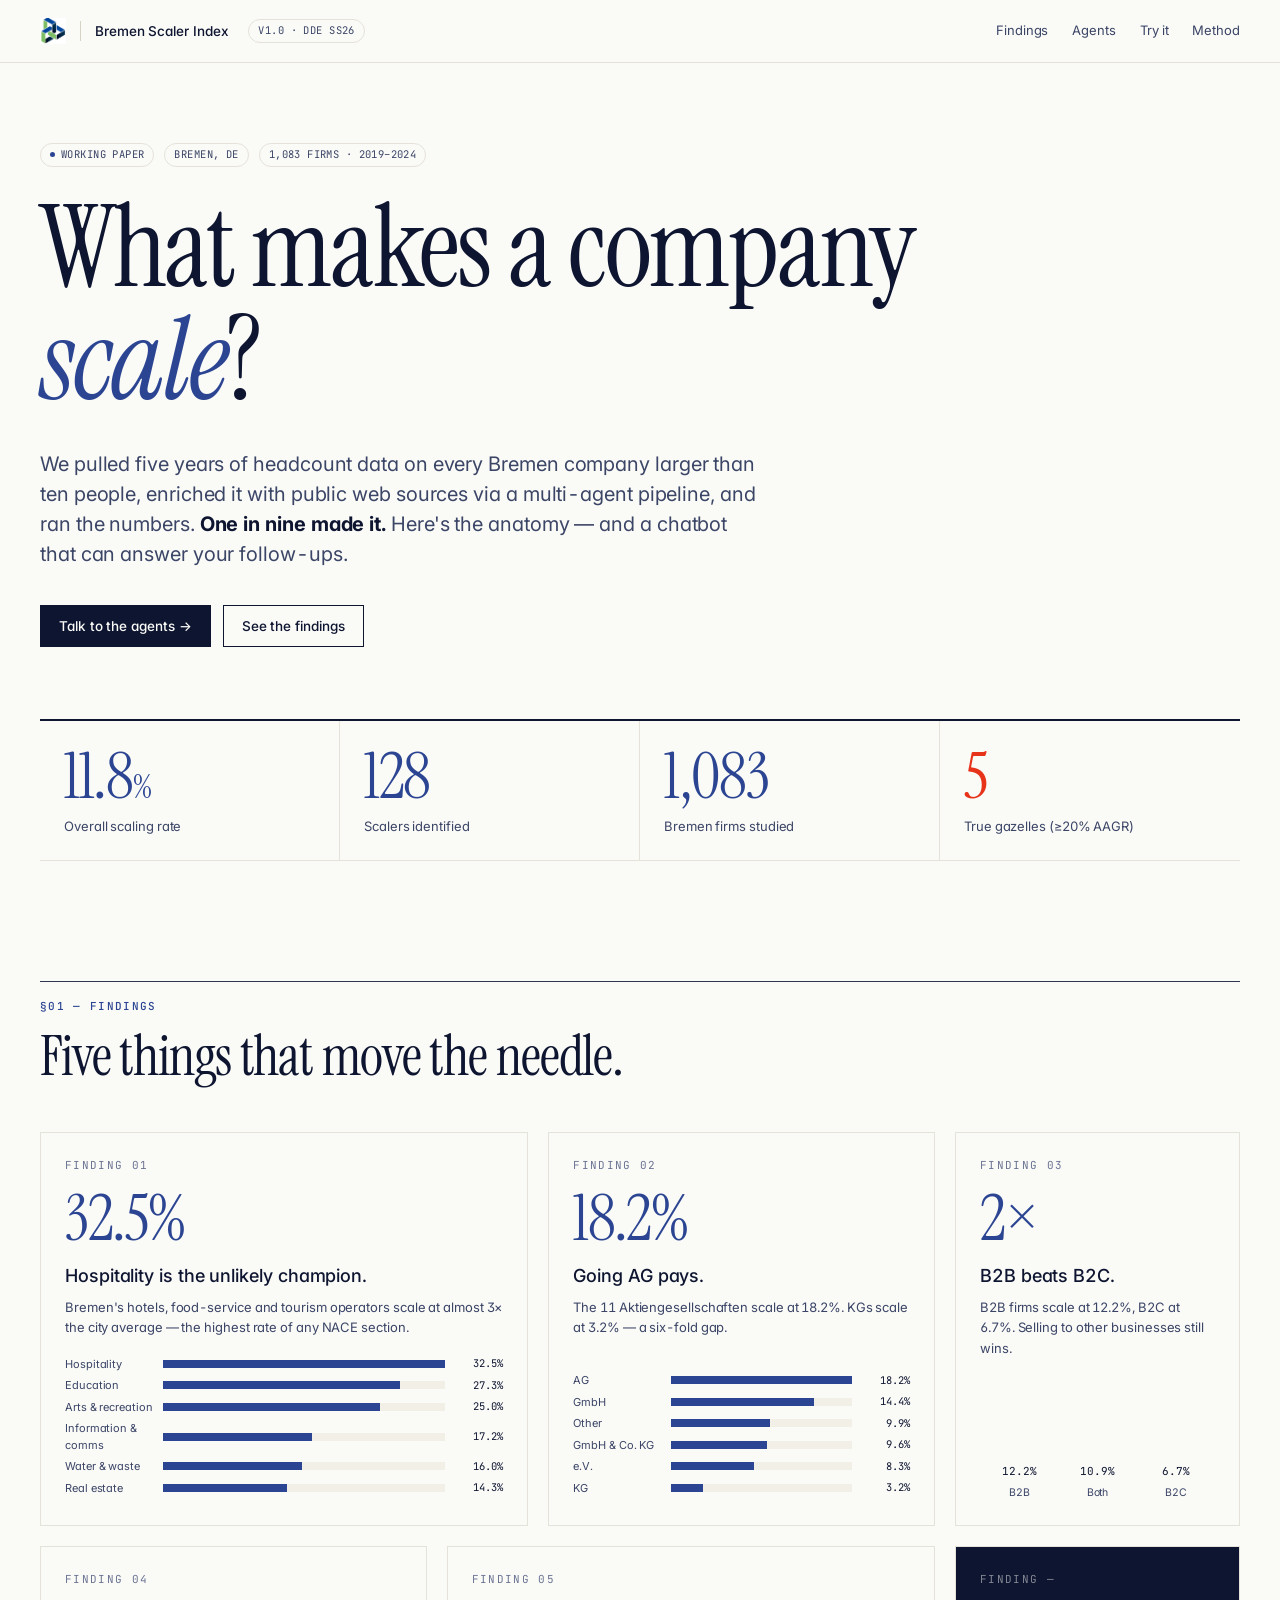
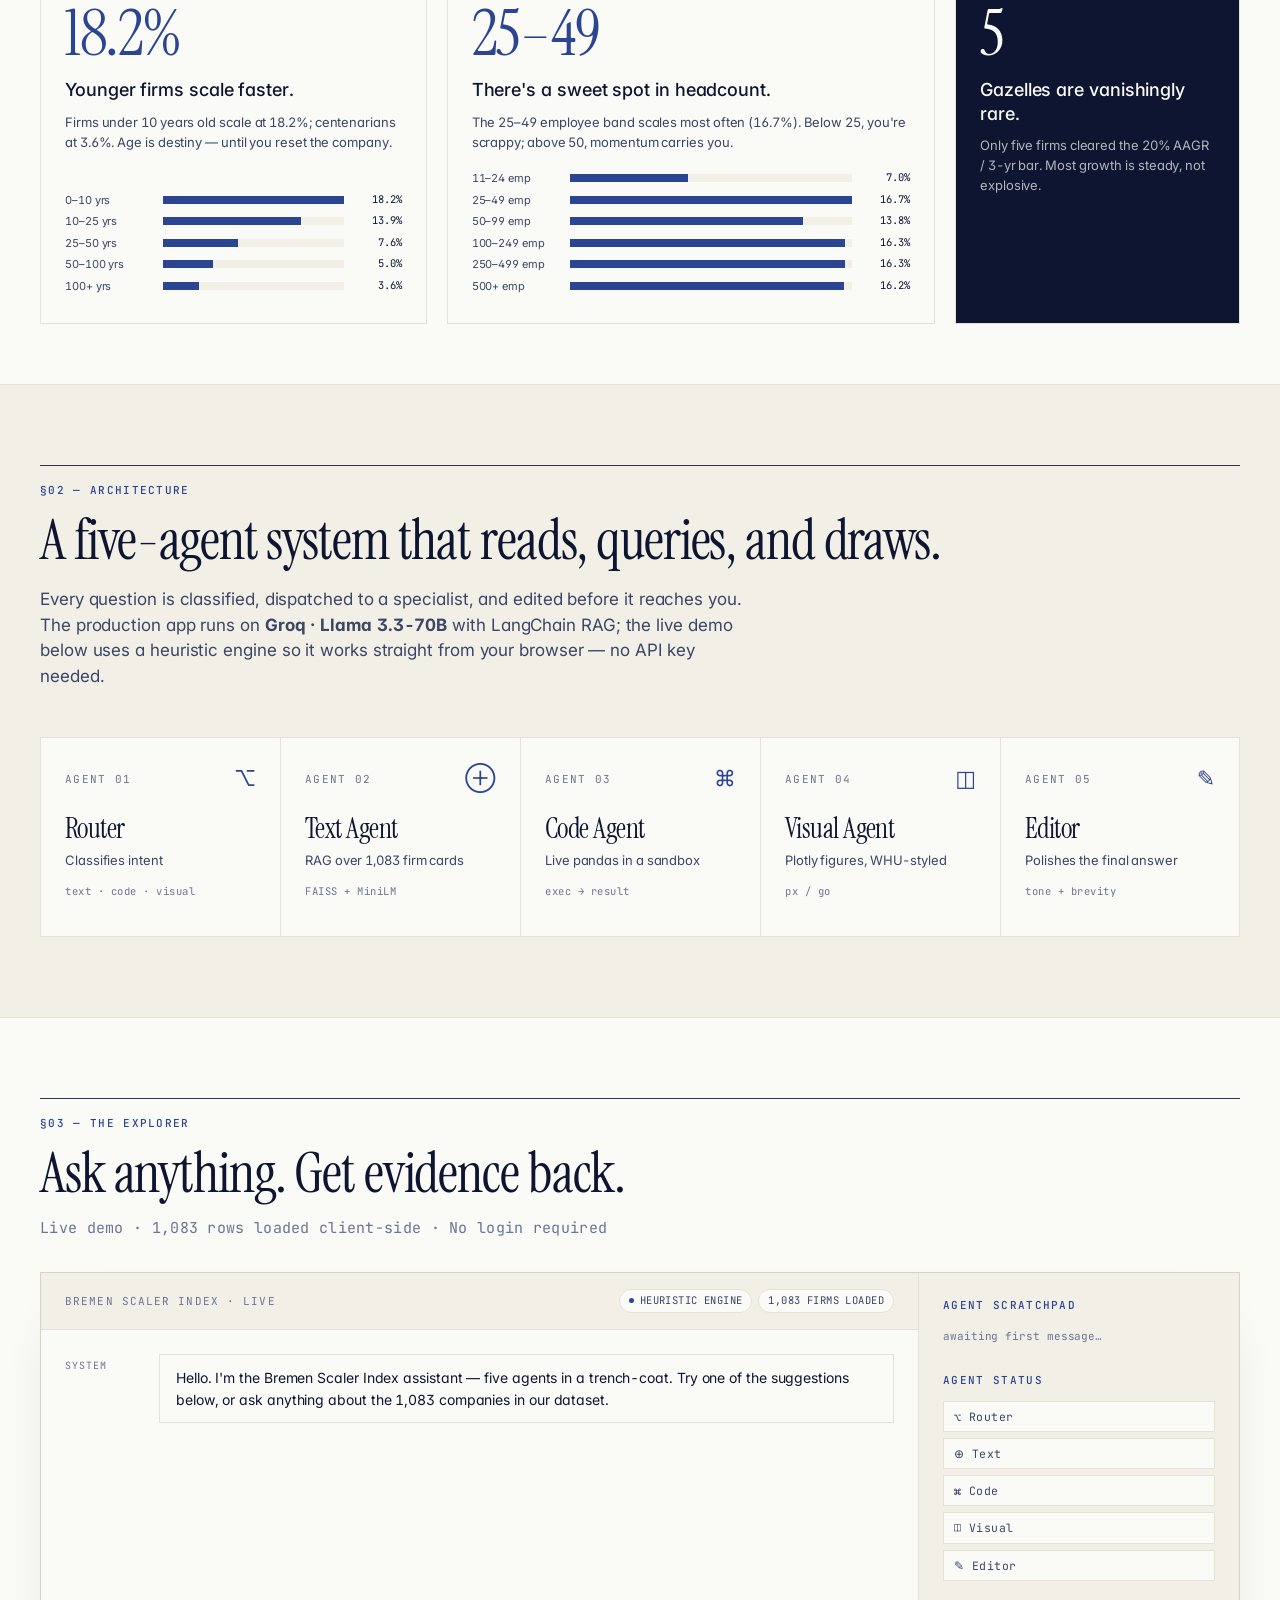
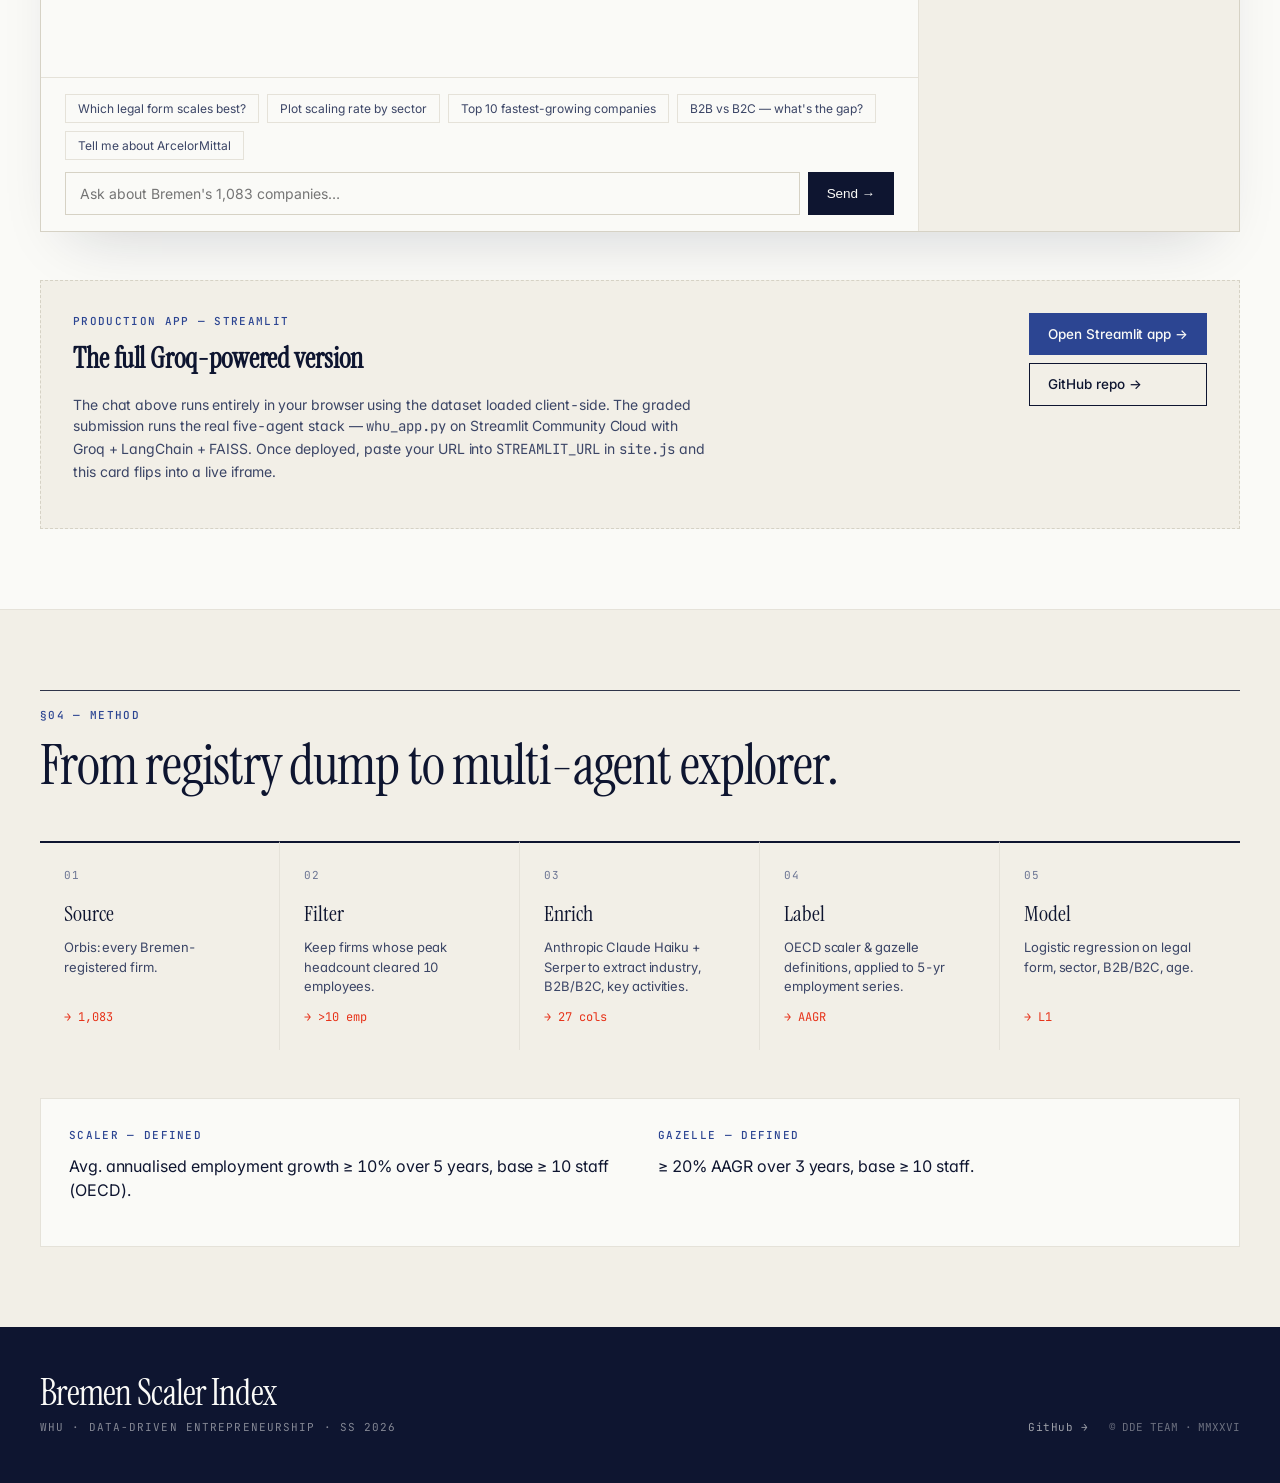
==== index.html @ e3a58505 "Add index.html for GitHub Pages root Co-Authored-By: Claude Sonnet 4.6 <noreply@anthropic.com>" ====
<!DOCTYPE html>
<html lang="en">
<head>
<meta charset="utf-8" />
<title>Bremen Scaler Index — WHU DDE</title>
<meta name="viewport" content="width=device-width,initial-scale=1" />
<link rel="icon" href="assets/whu-logo-icon.png" />
<link href="https://fonts.googleapis.com/css2?family=Inter:wght@300;400;500;600;700&family=Instrument+Serif:ital@0;1&family=JetBrains+Mono:wght@400;500&display=swap" rel="stylesheet" />
<link rel="stylesheet" href="styles.css" />
<style>
  html, body { margin: 0; padding: 0; background: var(--paper); }
  body.ed { min-height: 100vh; }
  .wrap { max-width: 1280px; margin: 0 auto; padding: 0 40px; }
  @media (max-width: 720px) { .wrap { padding: 0 20px; } }

  /* ── chat ── */
  .msg { display: grid; grid-template-columns: 80px 1fr; gap: 14px; }
  .msg-tag { font-family: 'JetBrains Mono', monospace; font-size: 10px; letter-spacing: 0.1em; color: var(--ink-3); padding-top: 4px; }
  .msg-body { padding: 12px 16px; font-size: 14px; line-height: 1.55; }
  .msg.agent .msg-body { background: var(--paper); border: 1px solid var(--line); }
  .msg.user  .msg-body { background: var(--ink); color: var(--paper); }
  .msg.user  .msg-tag  { color: var(--whu-red); }

  .suggest {
    padding: 6px 12px; border: 1px solid var(--line); background: var(--paper);
    font-size: 12px; color: var(--ink-2); cursor: pointer; font-family: inherit;
    transition: all 0.12s ease;
  }
  .suggest:hover { background: var(--ink); color: var(--paper); border-color: var(--ink); }

  .agent-pip {
    padding: 6px 10px; font-size: 11.5px; border: 1px solid var(--line);
    background: var(--paper); margin-bottom: 6px; transition: all 0.2s;
    font-family: 'JetBrains Mono', monospace; letter-spacing: 0.04em; color: var(--ink-2);
  }
  .agent-pip.active { background: var(--whu-red);  color: var(--paper); border-color: var(--whu-red); }
  .agent-pip.done   { background: var(--whu-blue); color: var(--paper); border-color: var(--whu-blue); opacity: 0.85; }

  .scratch-line { padding: 5px 0; border-top: 1px dashed var(--line-2); }
  .scratch-line:first-child { border-top: none; }

  /* ── nav sticky ── */
  nav { position: sticky; top: 0; z-index: 100; }

  /* ── metric strip responsive ── */
  .metric-strip { display: grid; grid-template-columns: repeat(4, 1fr); border-top: 2px solid var(--ink); border-bottom: 1px solid var(--line); }
  .metric-cell  { padding: 24px; border-right: 1px solid var(--line); }
  .metric-cell:last-child { border-right: none; }

  /* ── responsive ── */
  @media (max-width: 900px) {
    #liveChat { grid-template-columns: 1fr !important; }
    #liveChat aside { border-left: none !important; border-top: 1px solid var(--line); max-height: 320px; }
    #findingsGrid > div { grid-column: span 12 !important; }
    #agentRow   { grid-template-columns: 1fr 1fr !important; }
    #methodSteps { grid-template-columns: 1fr 1fr !important; }
    .metric-strip { grid-template-columns: repeat(2, 1fr); }
    .metric-cell { border-right: 1px solid var(--line); }
    .metric-cell:nth-child(2n) { border-right: none; }
    .metric-cell:nth-child(n+3) { border-top: 1px solid var(--line); }
  }
  @media (max-width: 560px) {
    .metric-strip { grid-template-columns: 1fr; }
    .metric-cell  { border-right: none !important; border-top: 1px solid var(--line); }
    .metric-cell:first-child { border-top: none; }
  }
</style>
</head>
<body class="ed">

<!-- ── NAV ─────────────────────────────────────────────────────── -->
<nav style="border-bottom: 1px solid var(--line); background: var(--paper);">
  <div class="wrap" style="display: flex; align-items: center; justify-content: space-between; padding: 18px 40px;">
    <div style="display: flex; align-items: center; gap: 14px;">
      <img src="assets/whu-logo-icon.png" style="height: 26px;" alt="WHU" />
      <div style="width: 1px; height: 20px; background: var(--line-2);"></div>
      <div style="font-size: 13.5px; font-weight: 500;">Bremen Scaler Index</div>
      <span class="ed-chip" style="margin-left: 6px;">v1.0 · DDE SS26</span>
    </div>
    <div style="display: flex; gap: 24px; font-size: 13px;" id="navLinks">
      <a href="#findings" style="color: var(--ink-2); text-decoration: none;">Findings</a>
      <a href="#agents"   style="color: var(--ink-2); text-decoration: none;">Agents</a>
      <a href="#chat"     style="color: var(--ink-2); text-decoration: none;">Try it</a>
      <a href="#method"   style="color: var(--ink-2); text-decoration: none;">Method</a>
    </div>
  </div>
</nav>

<!-- ── HERO ─────────────────────────────────────────────────────── -->
<section class="wrap" style="padding: 80px 40px 60px;">
  <div style="display: flex; gap: 10px; margin-bottom: 24px; flex-wrap: wrap;">
    <span class="ed-chip dot">Working paper</span>
    <span class="ed-chip">Bremen, DE</span>
    <span class="ed-chip">1,083 firms · 2019–2024</span>
  </div>

  <h1 class="ed-display" style="font-size: clamp(56px, 9vw, 120px); margin: 0; line-height: 0.98;">
    What makes a company<br/>
    <em style="color: var(--whu-blue); font-style: italic;">scale</em>?
  </h1>

  <p style="font-size: 20px; line-height: 1.5; color: var(--ink-2); max-width: 720px; margin-top: 32px;">
    We pulled five years of headcount data on every Bremen company larger than ten people,
    enriched it with public web sources via a multi-agent pipeline, and ran the numbers.
    <strong style="color: var(--ink);">One in nine made it.</strong>
    Here's the anatomy — and a chatbot that can answer your follow-ups.
  </p>

  <div style="display: flex; gap: 12px; margin-top: 36px; flex-wrap: wrap;">
    <a href="#chat"     class="ed-btn"       style="text-decoration: none;">Talk to the agents →</a>
    <a href="#findings" class="ed-btn ghost" style="text-decoration: none;">See the findings</a>
  </div>

  <!-- big metric strip -->
  <div style="margin-top: 72px;" class="metric-strip">
    <div class="metric-cell">
      <div class="ed-display" style="font-size: 64px; color: var(--whu-blue); line-height: 1;">
        11.8<span style="font-size: 32px;">%</span>
      </div>
      <div style="font-size: 13px; color: var(--ink-2); margin-top: 8px;">Overall scaling rate</div>
    </div>
    <div class="metric-cell">
      <div class="ed-display" style="font-size: 64px; color: var(--whu-blue); line-height: 1;">128</div>
      <div style="font-size: 13px; color: var(--ink-2); margin-top: 8px;">Scalers identified</div>
    </div>
    <div class="metric-cell">
      <div class="ed-display" style="font-size: 64px; color: var(--whu-blue); line-height: 1;">1,083</div>
      <div style="font-size: 13px; color: var(--ink-2); margin-top: 8px;">Bremen firms studied</div>
    </div>
    <div class="metric-cell">
      <div class="ed-display" style="font-size: 64px; color: var(--whu-red); line-height: 1;">5</div>
      <div style="font-size: 13px; color: var(--ink-2); margin-top: 8px;">True gazelles (≥20% AAGR)</div>
    </div>
  </div>
</section>

<!-- ── FINDINGS ──────────────────────────────────────────────────── -->
<section id="findings" class="wrap" style="padding: 60px 40px;">
  <div class="ed-rule-strong" style="margin-bottom: 16px;"></div>
  <div class="ed-eyebrow">§01 — Findings</div>
  <h2 class="ed-display" style="font-size: 56px; margin: 14px 0 0;">Five things that move the needle.</h2>

  <div style="display: grid; grid-template-columns: repeat(12, 1fr); gap: 20px; margin-top: 48px;" id="findingsGrid">
    <!-- injected by site.js -->
  </div>
</section>

<!-- ── AGENTS ───────────────────────────────────────────────────── -->
<section id="agents" style="background: var(--paper-2); border-top: 1px solid var(--line); border-bottom: 1px solid var(--line); padding: 80px 0;">
  <div class="wrap" style="padding: 0 40px;">
    <div class="ed-rule-strong" style="margin-bottom: 16px;"></div>
    <div class="ed-eyebrow">§02 — Architecture</div>
    <h2 class="ed-display" style="font-size: 56px; margin: 14px 0 0;">A five-agent system that reads, queries, and draws.</h2>
    <p style="font-size: 17px; color: var(--ink-2); max-width: 720px; margin-top: 20px; line-height: 1.5;">
      Every question is classified, dispatched to a specialist, and edited before it reaches you.
      The production app runs on <strong>Groq · Llama 3.3-70B</strong> with LangChain RAG;
      the live demo below uses a heuristic engine so it works straight from your browser — no API key needed.
    </p>
    <div style="display: grid; grid-template-columns: repeat(5, 1fr); margin-top: 48px;" id="agentRow"></div>
  </div>
</section>

<!-- ── CHAT ─────────────────────────────────────────────────────── -->
<section id="chat" style="padding: 80px 0;">
  <div class="wrap" style="padding: 0 40px;">
    <div class="ed-rule-strong" style="margin-bottom: 16px;"></div>
    <div class="ed-eyebrow">§03 — The explorer</div>
    <h2 class="ed-display" style="font-size: 56px; margin: 14px 0 0;">Ask anything. Get evidence back.</h2>
    <p style="font-size: 15px; color: var(--ink-3); max-width: 720px; margin-top: 16px; line-height: 1.55;
              font-family: 'JetBrains Mono', monospace; letter-spacing: 0.02em;">
      Live demo · 1,083 rows loaded client-side · No login required
    </p>

    <!-- chat widget -->
    <div id="liveChat" style="margin-top: 32px; border: 1px solid var(--line-2); background: var(--paper);
                               display: grid; grid-template-columns: 1fr 320px; min-height: 560px;
                               box-shadow: 0 30px 60px -30px rgba(14,21,48,0.18);">

      <!-- chat column -->
      <div style="display: flex; flex-direction: column; border-right: 1px solid var(--line);">
        <div style="padding: 16px 24px; border-bottom: 1px solid var(--line);
                    display: flex; justify-content: space-between; align-items: center;
                    background: var(--paper-2);">
          <div style="font-family: 'JetBrains Mono', monospace; font-size: 11px;
                      letter-spacing: 0.1em; color: var(--ink-3);">
            BREMEN SCALER INDEX · LIVE
          </div>
          <div style="display: flex; gap: 6px;">
            <span class="ed-chip dot">heuristic engine</span>
            <span class="ed-chip" id="datasetChip">loading…</span>
          </div>
        </div>

        <div id="chatLog" style="flex: 1; padding: 24px; overflow-y: auto; max-height: 520px;
                                  display: flex; flex-direction: column; gap: 14px;">
          <div class="msg agent">
            <div class="msg-tag">SYSTEM</div>
            <div class="msg-body">
              Hello. I'm the Bremen Scaler Index assistant — five agents in a trench-coat.
              Try one of the suggestions below, or ask anything about the 1,083 companies in our dataset.
            </div>
          </div>
        </div>

        <div style="padding: 16px 24px; border-top: 1px solid var(--line);">
          <div style="display: flex; gap: 8px; margin-bottom: 12px; flex-wrap: wrap;" id="suggestions">
            <button class="suggest">Which legal form scales best?</button>
            <button class="suggest">Plot scaling rate by sector</button>
            <button class="suggest">Top 10 fastest-growing companies</button>
            <button class="suggest">B2B vs B2C — what's the gap?</button>
            <button class="suggest">Tell me about ArcelorMittal</button>
          </div>
          <form id="chatForm" style="display: flex; gap: 8px;">
            <input id="chatInput" type="text" autocomplete="off"
                   placeholder="Ask about Bremen's 1,083 companies…"
                   style="flex: 1; padding: 12px 14px; border: 1px solid var(--line-2);
                          background: var(--paper); font-size: 14px; font-family: inherit;
                          color: var(--ink); outline: none;" />
            <button type="submit" class="ed-btn">Send →</button>
          </form>
        </div>
      </div>

      <!-- scratchpad sidebar -->
      <aside style="background: var(--paper-2); padding: 24px; overflow-y: auto; max-height: 560px;">
        <div class="ed-eyebrow">Agent scratchpad</div>
        <div id="scratchpad" style="margin-top: 14px; font-family: 'JetBrains Mono', monospace;
                                    font-size: 11px; color: var(--ink-2);">
          <div style="color: var(--ink-3);">awaiting first message…</div>
        </div>
        <div class="ed-eyebrow" style="margin-top: 28px;">Agent status</div>
        <div id="agentStatus" style="margin-top: 12px;">
          <div class="agent-pip" data-a="router">⌥ Router</div>
          <div class="agent-pip" data-a="text">⊕ Text</div>
          <div class="agent-pip" data-a="code">⌘ Code</div>
          <div class="agent-pip" data-a="visual">◫ Visual</div>
          <div class="agent-pip" data-a="editor">✎ Editor</div>
        </div>
      </aside>
    </div>

    <!-- Streamlit slot -->
    <div style="margin-top: 48px; padding: 32px; background: var(--paper-2); border: 1px dashed var(--line-2);">
      <div style="display: flex; justify-content: space-between; align-items: flex-start; flex-wrap: wrap; gap: 20px;">
        <div style="max-width: 640px;">
          <div class="ed-eyebrow">Production app — Streamlit</div>
          <h3 style="font-family: 'Instrument Serif', serif; font-size: 28px; margin: 8px 0 12px;">
            The full Groq-powered version
          </h3>
          <p style="font-size: 14px; color: var(--ink-2); line-height: 1.55;">
            The chat above runs entirely in your browser using the dataset loaded client-side.
            The graded submission runs the real five-agent stack —
            <span class="ed-mono">whu_app.py</span> on Streamlit Community Cloud with Groq + LangChain + FAISS.
            Once deployed, paste your URL into <span class="ed-mono">STREAMLIT_URL</span> in
            <span class="ed-mono">site.js</span> and this card flips into a live iframe.
          </p>
        </div>
        <div style="display: flex; flex-direction: column; gap: 8px;">
          <a id="stOpen" href="#" target="_blank" rel="noopener"
             class="ed-btn blue" style="text-decoration: none;">Open Streamlit app →</a>
          <a href="https://github.com/zubairs30102003-alt/DDE-Assigment" target="_blank"
             class="ed-btn ghost" style="text-decoration: none;">GitHub repo →</a>
        </div>
      </div>
      <div id="streamlitFrameWrap" style="display: none; margin-top: 24px; border: 1px solid var(--line); height: 720px;">
        <iframe id="streamlitFrame" style="width: 100%; height: 100%; border: none;"></iframe>
      </div>
    </div>
  </div>
</section>

<!-- ── METHOD ───────────────────────────────────────────────────── -->
<section id="method" style="background: var(--paper-2); border-top: 1px solid var(--line); padding: 80px 0;">
  <div class="wrap" style="padding: 0 40px;">
    <div class="ed-rule-strong" style="margin-bottom: 16px;"></div>
    <div class="ed-eyebrow">§04 — Method</div>
    <h2 class="ed-display" style="font-size: 56px; margin: 14px 0 0;">From registry dump to multi-agent explorer.</h2>

    <div style="display: grid; grid-template-columns: repeat(5, 1fr); margin-top: 48px;" id="methodSteps"></div>

    <div style="margin-top: 48px; padding: 28px; background: var(--paper); border: 1px solid var(--line);
                display: grid; grid-template-columns: 1fr 1fr; gap: 36px;">
      <div>
        <div class="ed-eyebrow">Scaler — defined</div>
        <p style="font-size: 16px; line-height: 1.5; margin-top: 10px;">
          Avg. annualised employment growth ≥ 10% over 5 years, base ≥ 10 staff (OECD).
        </p>
      </div>
      <div>
        <div class="ed-eyebrow">Gazelle — defined</div>
        <p style="font-size: 16px; line-height: 1.5; margin-top: 10px;">
          ≥ 20% AAGR over 3 years, base ≥ 10 staff.
        </p>
      </div>
    </div>
  </div>
</section>

<!-- ── FOOTER ───────────────────────────────────────────────────── -->
<footer style="background: var(--ink); color: var(--paper); padding: 48px 0;">
  <div class="wrap" style="padding: 0 40px;">
    <div style="display: flex; justify-content: space-between; align-items: flex-end; gap: 24px; flex-wrap: wrap;">
      <div>
        <div class="ed-display" style="font-size: 36px; line-height: 1;">Bremen Scaler Index</div>
        <div style="font-family: 'JetBrains Mono', monospace; font-size: 11px; letter-spacing: 0.1em;
                    color: rgba(250,250,247,0.5); margin-top: 8px;">
          WHU · DATA-DRIVEN ENTREPRENEURSHIP · SS 2026
        </div>
      </div>
      <div style="display: flex; gap: 20px; align-items: center; flex-wrap: wrap;">
        <a href="https://github.com/zubairs30102003-alt/DDE-Assigment" target="_blank"
           style="font-family: 'JetBrains Mono', monospace; font-size: 11px;
                  color: rgba(250,250,247,0.6); text-decoration: none; letter-spacing: 0.05em;">
          GitHub →
        </a>
        <div style="font-family: 'JetBrains Mono', monospace; font-size: 11px;
                    color: rgba(250,250,247,0.4);">
          © DDE TEAM · MMXXVI
        </div>
      </div>
    </div>
  </div>
</footer>

<!-- ── SCRIPTS ──────────────────────────────────────────────────── -->
<script src="data.js"></script>
<script src="companies-data.js"></script>
<script src="agents.js"></script>
<script src="site.js"></script>
</body>
</html>
---- styles.css ----
/* ── DDE / WHU Editorial Design System ──────────────────────────────── */
:root {
  --whu-blue: #2C4592;
  --whu-blue-deep: #1A2D6B;
  --whu-blue-soft: #EEF1FA;
  --whu-red: #E7331A;
  --ink: #0E1530;
  --ink-2: #3B4566;
  --ink-3: #6B7493;
  --paper: #FAFAF7;
  --paper-2: #F2EFE7;
  --line: #E5E2D9;
  --line-2: #D6D2C5;
  --pos: oklch(64% 0.13 165);
  --neg: #E7331A;
}

/* Fonts loaded inline at the page level */

/* shared editorial primitives (scoped to .editorial root or board) */
.ed {
  font-family: "Inter", system-ui, -apple-system, sans-serif;
  color: var(--ink);
  font-feature-settings: "ss01", "cv11", "tnum";
  letter-spacing: -0.005em;
  line-height: 1.5;
  background: var(--paper);
}
.ed * { box-sizing: border-box; }

.ed-display {
  font-family: "Instrument Serif", "Times New Roman", serif;
  font-weight: 400;
  letter-spacing: -0.02em;
  line-height: 0.98;
}
.ed-mono {
  font-family: "JetBrains Mono", ui-monospace, "SFMono-Regular", monospace;
  font-feature-settings: "tnum";
  letter-spacing: 0;
}

.ed-eyebrow {
  font-family: "JetBrains Mono", ui-monospace, monospace;
  font-size: 11px;
  font-weight: 500;
  letter-spacing: 0.12em;
  text-transform: uppercase;
  color: var(--whu-blue);
}

.ed-rule { height: 1px; background: var(--line); }
.ed-rule-strong { height: 1px; background: var(--ink); opacity: 0.85; }

.ed-num { font-variant-numeric: tabular-nums; }

.ed-chip {
  display: inline-flex; align-items: center; gap: 6px;
  padding: 3px 9px;
  border: 1px solid var(--line);
  border-radius: 999px;
  font-family: "JetBrains Mono", monospace;
  font-size: 10.5px;
  letter-spacing: 0.04em;
  text-transform: uppercase;
  color: var(--ink-2);
  background: var(--paper);
}
.ed-chip.dot::before {
  content: ""; width: 5px; height: 5px; border-radius: 50%;
  background: var(--whu-blue);
}
.ed-chip.red.dot::before { background: var(--whu-red); }
.ed-chip.solid {
  background: var(--ink); color: var(--paper); border-color: var(--ink);
}

/* placeholder image (subtly striped) */
.ed-ph {
  background-image: repeating-linear-gradient(
    135deg,
    var(--paper-2) 0 8px,
    var(--paper) 8px 16px
  );
  border: 1px solid var(--line);
  display: flex; align-items: center; justify-content: center;
  font-family: "JetBrains Mono", monospace;
  font-size: 10.5px;
  letter-spacing: 0.06em;
  text-transform: uppercase;
  color: var(--ink-3);
}

/* mini bars (used in landing/dashboard) */
.ed-bar-track {
  height: 8px;
  background: var(--paper-2);
  border-radius: 0;
  overflow: hidden;
  position: relative;
}
.ed-bar-fill {
  height: 100%;
  background: var(--whu-blue);
}

/* button */
.ed-btn {
  display: inline-flex; align-items: center; gap: 8px;
  padding: 10px 18px;
  background: var(--ink);
  color: var(--paper);
  font-size: 13.5px;
  font-weight: 500;
  letter-spacing: -0.005em;
  border: 1px solid var(--ink);
  border-radius: 0;
  cursor: pointer;
  transition: transform 0.15s ease;
}
.ed-btn:hover { transform: translateY(-1px); }
.ed-btn.ghost {
  background: transparent;
  color: var(--ink);
}
.ed-btn.red {
  background: var(--whu-red);
  border-color: var(--whu-red);
}
.ed-btn.blue {
  background: var(--whu-blue);
  border-color: var(--whu-blue);
}

/* arrow svg helper */
.ed-arrow {
  width: 14px; height: 14px;
  flex-shrink: 0;
}

/* asterism / divider */
.ed-asterism {
  text-align: center;
  letter-spacing: 1em;
  color: var(--ink-3);
  font-size: 10px;
}
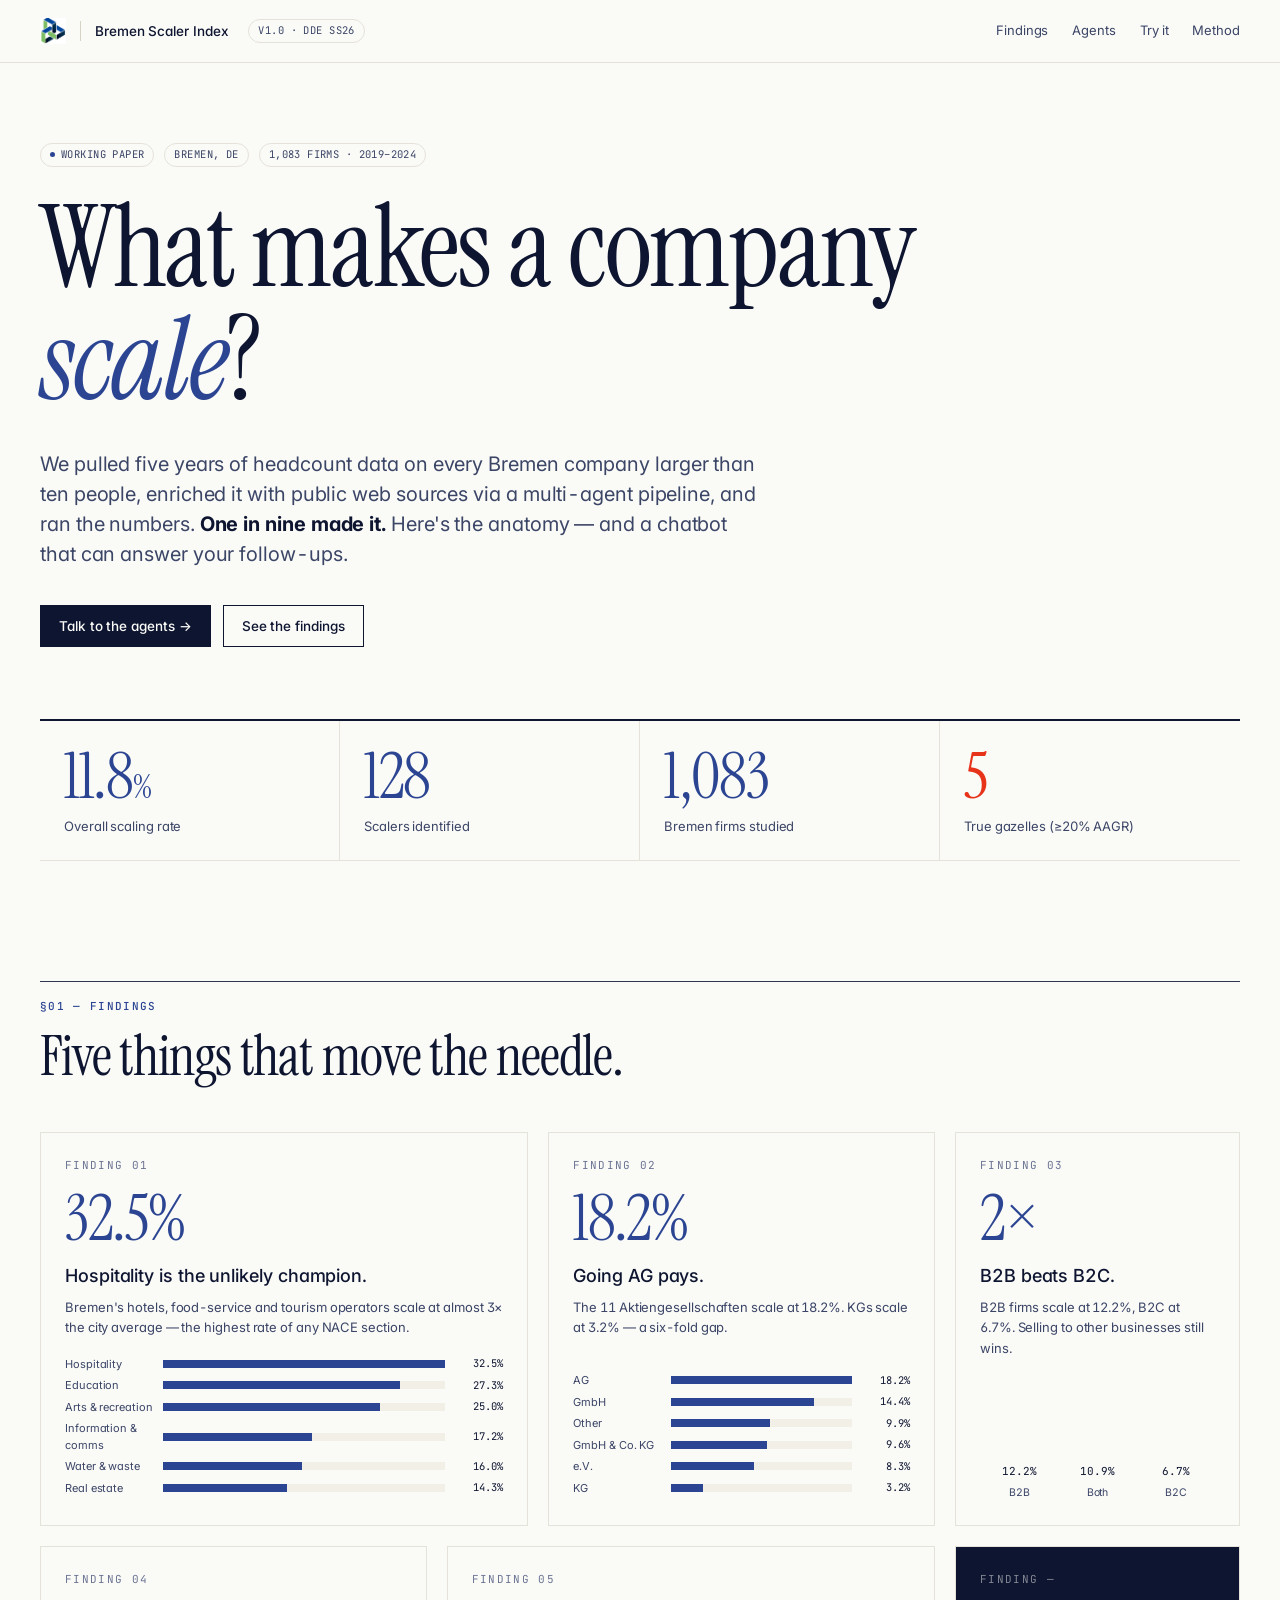
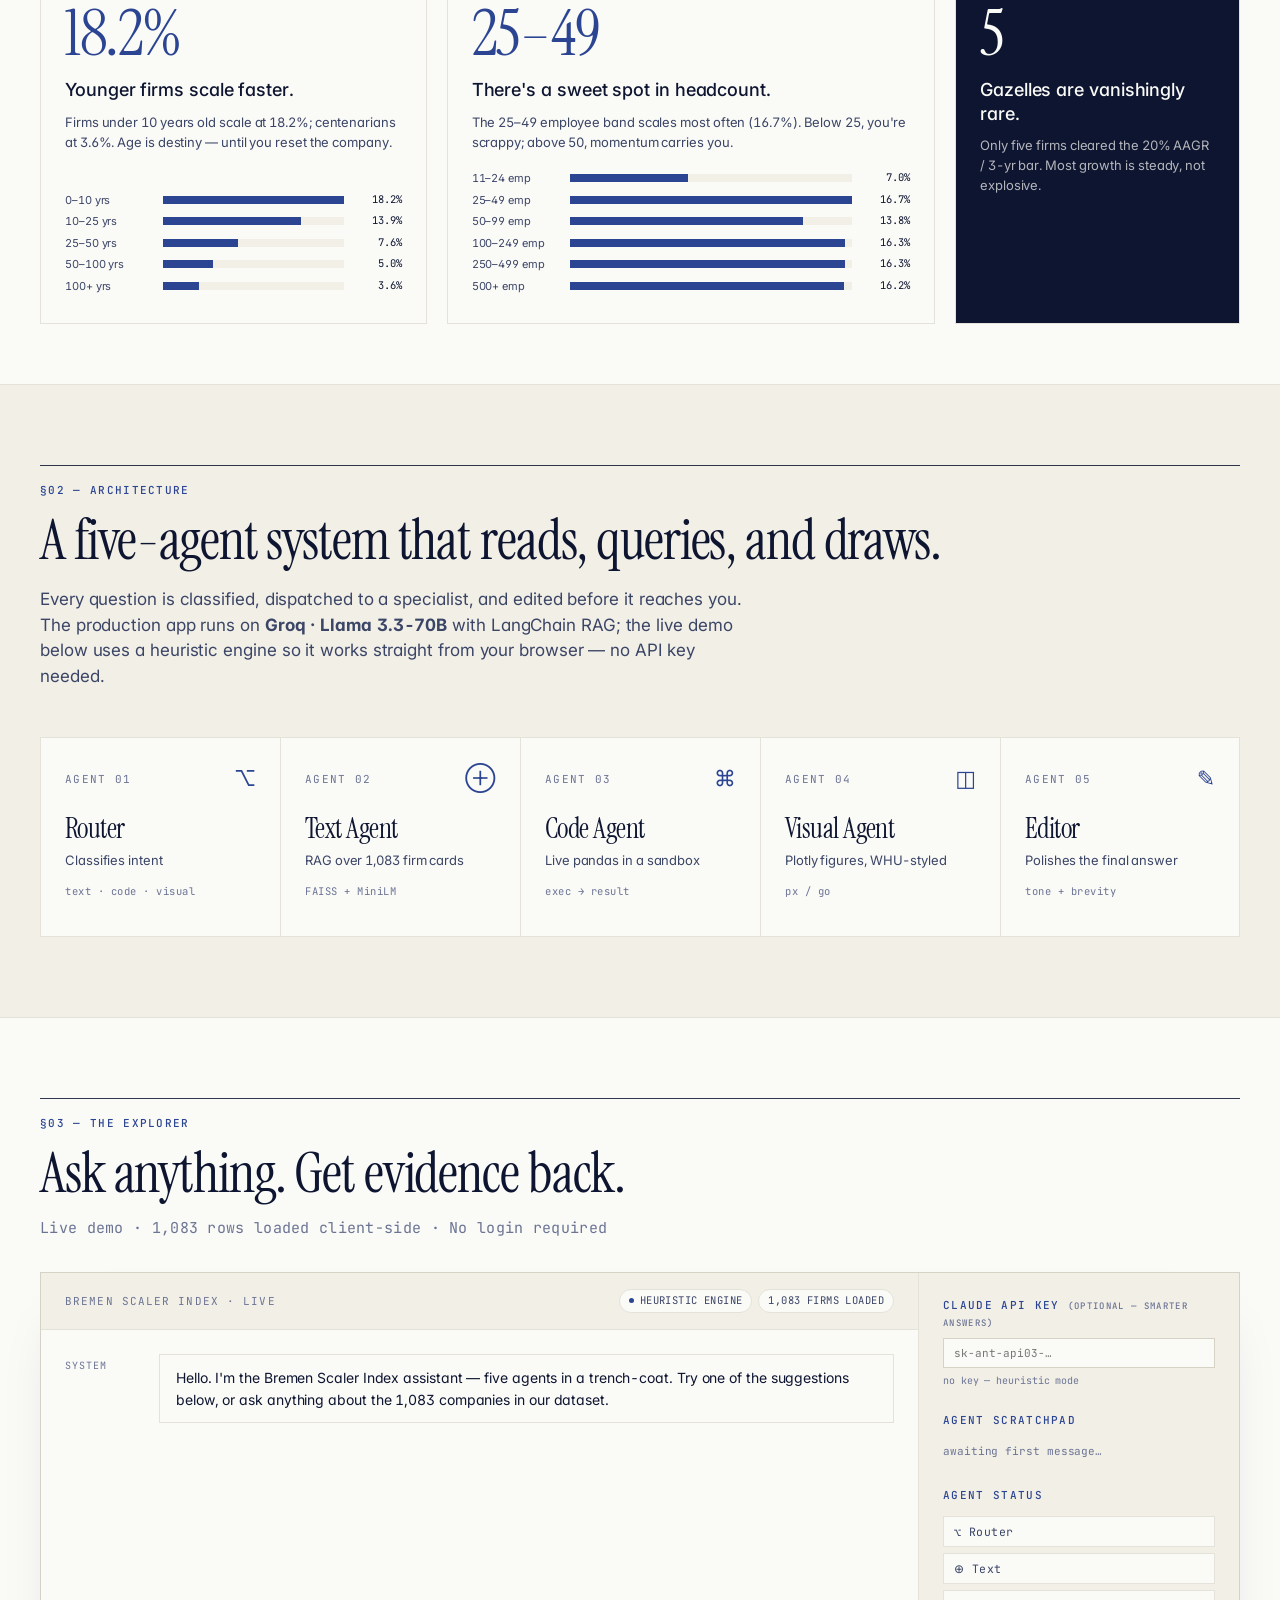
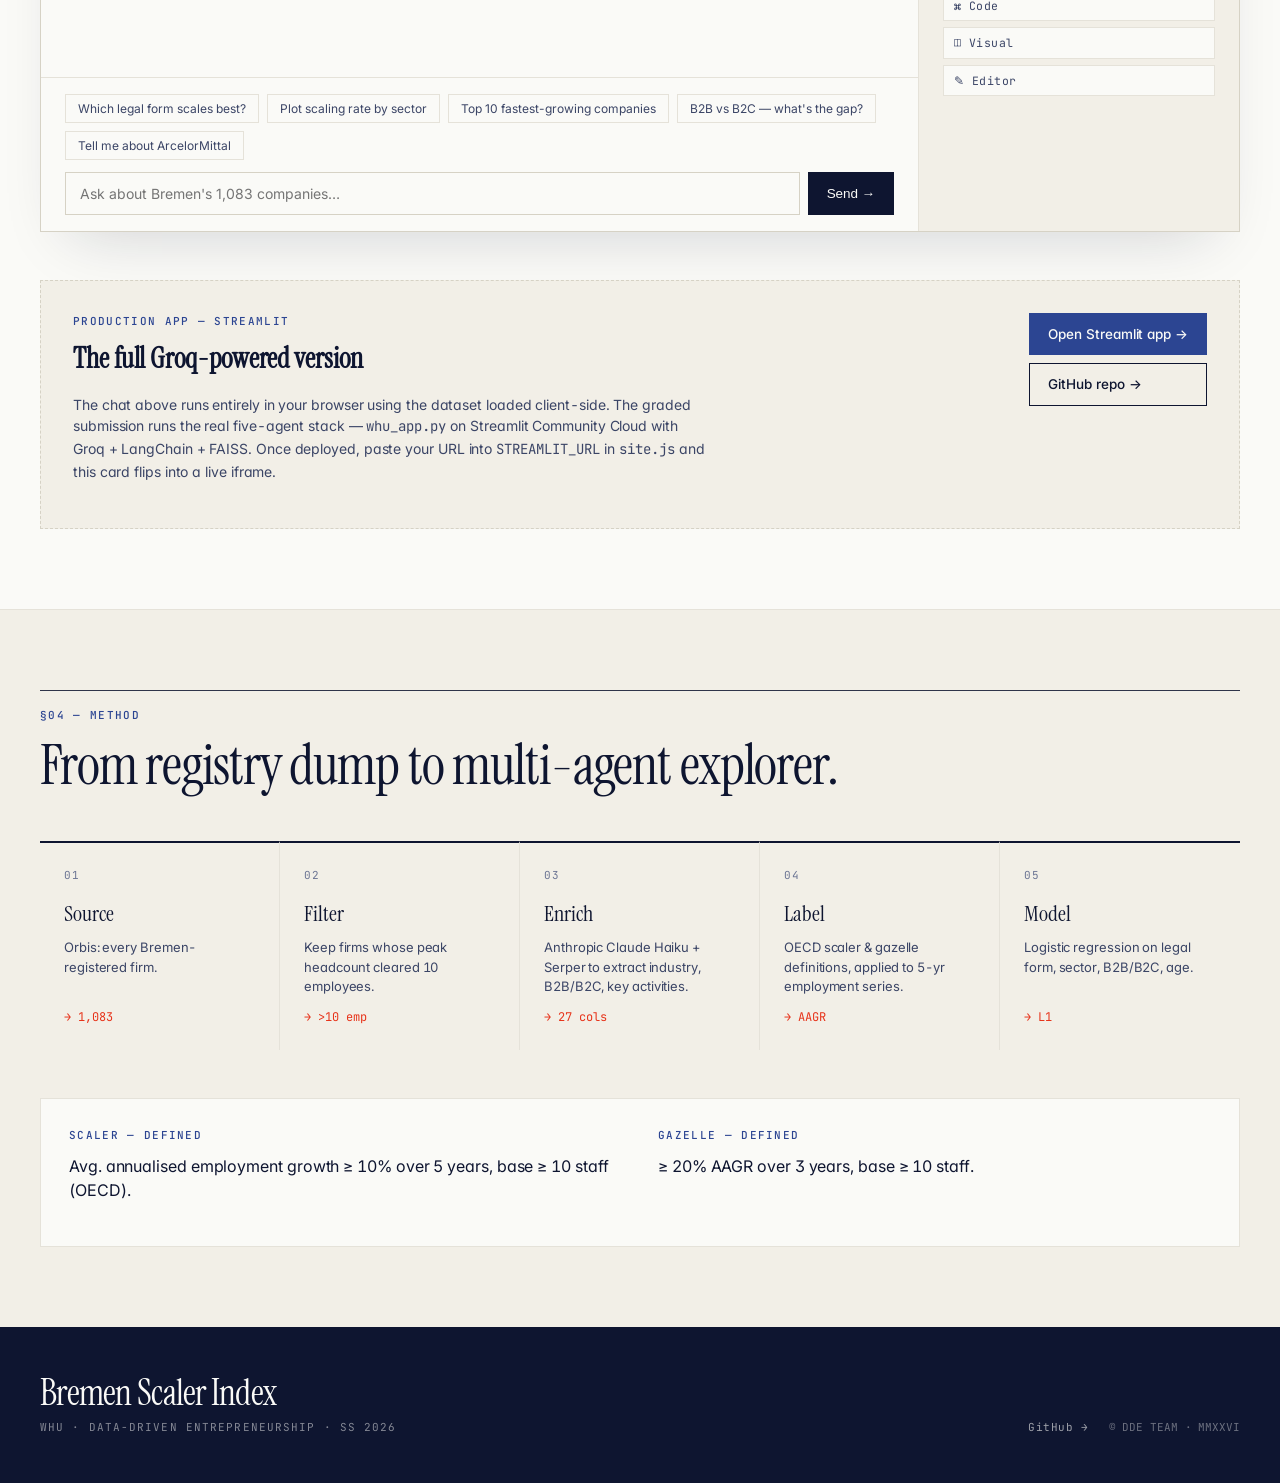
==== commit 846335aa: "Upgrade chat engine: smarter answers, pie charts, Claude API support - agents.js: complete rewrite o" ====
--- a/index.html
+++ b/index.html
@@ -223,7 +223,15 @@
 
       <!-- scratchpad sidebar -->
       <aside style="background: var(--paper-2); padding: 24px; overflow-y: auto; max-height: 560px;">
-        <div class="ed-eyebrow">Agent scratchpad</div>
+        <div class="ed-eyebrow">Claude API key <span style="color:var(--ink-3); font-size:9px;">(optional — smarter answers)</span></div>
+        <input id="apiKeyInput" type="password" placeholder="sk-ant-api03-…"
+               style="width:100%; margin-top:8px; padding:7px 10px; border:1px solid var(--line-2);
+                      background:var(--paper); font-size:11px; font-family:'JetBrains Mono',monospace;
+                      color:var(--ink); outline:none; box-sizing:border-box;" />
+        <div id="apiKeyStatus" style="font-family:'JetBrains Mono',monospace; font-size:10px;
+             color:var(--ink-3); margin-top:5px;">no key — heuristic mode</div>
+
+        <div class="ed-eyebrow" style="margin-top:24px;">Agent scratchpad</div>
         <div id="scratchpad" style="margin-top: 14px; font-family: 'JetBrains Mono', monospace;
                                     font-size: 11px; color: var(--ink-2);">
           <div style="color: var(--ink-3);">awaiting first message…</div>
